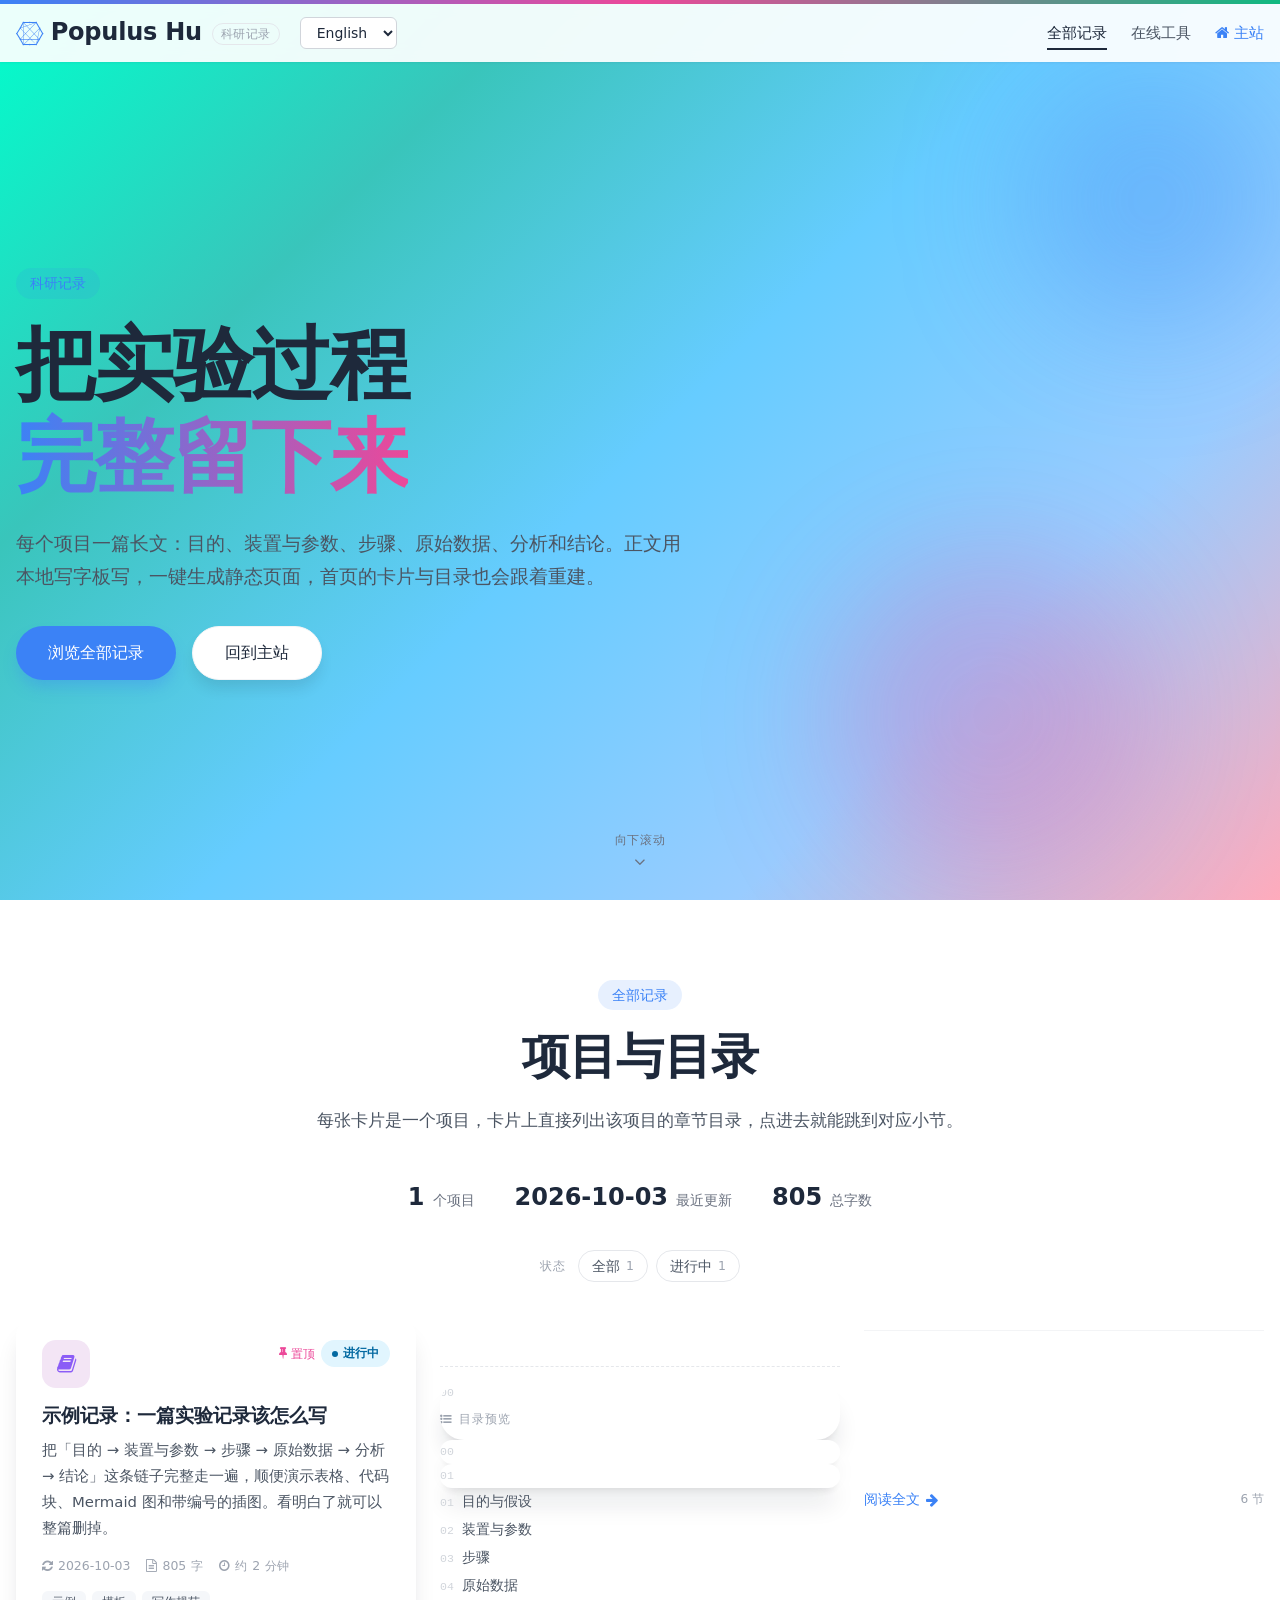
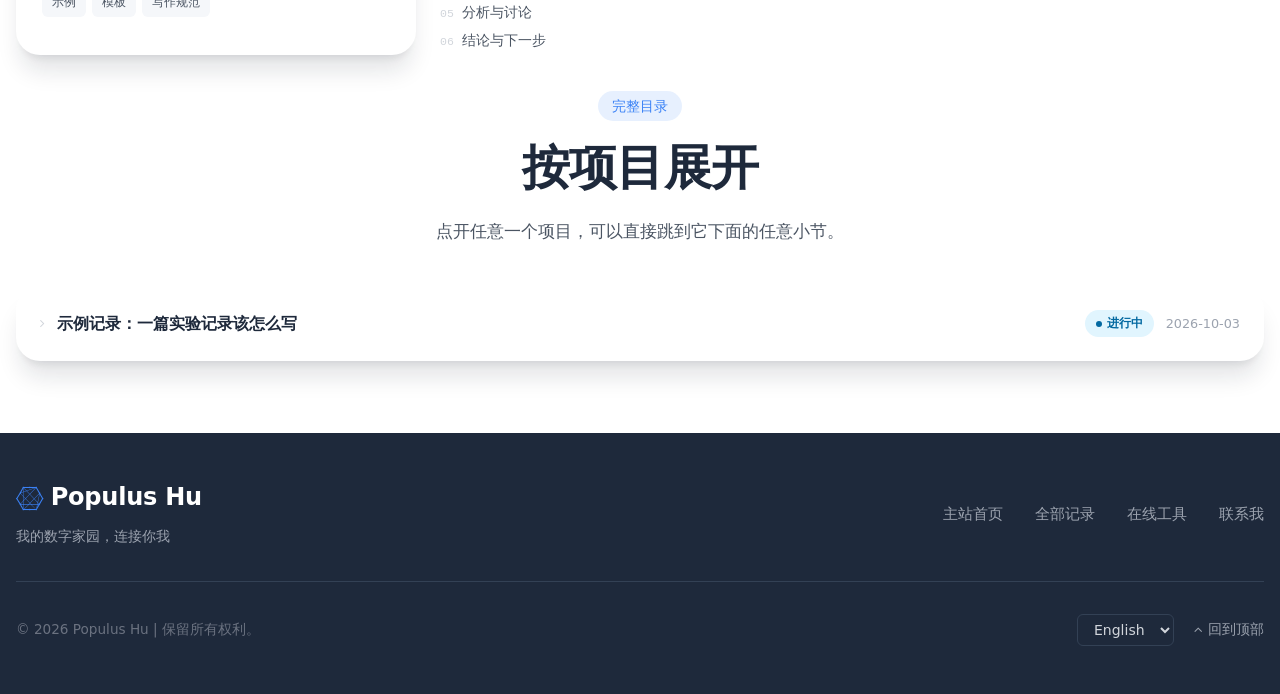
==== index.html @ add66400 "新增科研记录站：首页卡片与目录预览 + 本地写字板生成器 站点（research.who-young.top） - assets/research.css / research.js / lang.j" ====
<!DOCTYPE html>
<html lang="zh-CN">
<head>
<meta charset="UTF-8">
<meta name="viewport" content="width=device-width, initial-scale=1.0">

<title data-i18n="page-title">科研记录 | Populus Hu</title>
<meta name="description" content="Populus Hu 的科研记录：每个实验项目一篇长文，含目的、装置、步骤、数据与结论。" data-i18n="meta-desc">

<link rel="icon" href="/assets/icon.ico" sizes="32x32">
<link rel="stylesheet" href="/assets/font-awesome.min.css">
<link rel="stylesheet" href="/assets/research.css">
<script defer src="/assets/lang.js"></script>
<script defer src="/assets/research.js"></script>
</head>
<body>
<header class="navbar" id="navbar">
  <div class="nav-decoration"></div>
  <div class="nav-inner">

    <div class="nav-left">
      <a class="brand" href="/">
        <i class="fa fa-connectdevelop"></i>Populus Hu<small data-i18n="brand-tag">科研记录</small>
      </a>
      <div class="lang-desktop">
        <select class="language-selector" aria-label="语言 / Language">
          <option value="cn" selected>中文</option>
          <option value="en">English</option>
          <option value="jp">日本語</option>
        </select>
      </div>
    </div>

    <button class="menu-toggle" id="menu-toggle" aria-label="菜单" aria-expanded="false" aria-controls="nav-links">
      <i class="fa fa-bars"></i>
    </button>

    <nav class="nav-links" id="nav-links">
      <a href="/" class="is-active" data-i18n="nav-records">全部记录</a>
      <a href="https://tools.who-young.top" data-i18n="nav-tools">在线工具</a>
      <a href="https://who-young.top" class="back"><i class="fa fa-home"></i><span data-i18n="nav-main">主站</span></a>
      <div class="lang-mobile">
        <select class="language-selector" aria-label="语言 / Language">
          <option value="cn" selected>中文</option>
          <option value="en">English</option>
          <option value="jp">日本語</option>
        </select>
      </div>
    </nav>

  </div>
</header>
<main>

  <section class="hero">
    <div class="hero-glow" aria-hidden="true"></div>
    <div class="wrap">
      <span class="badge" data-i18n="hero-badge">科研记录</span>
      <h1 data-i18n="hero-title">把实验过程<br><span class='grad'>完整留下来</span></h1>
      <p data-i18n="hero-desc">
        每个项目一篇长文：目的、装置与参数、步骤、原始数据、分析和结论。正文用本地写字板写，一键生成静态页面，首页的卡片与目录也会跟着重建。
      </p>
      <div class="hero-actions">
        <a class="btn-hero btn-hero-primary" href="#records" data-i18n="hero-btn-records">浏览全部记录</a>
        <a class="btn-hero btn-hero-ghost" href="https://who-young.top" data-i18n="hero-btn-main">回到主站</a>
      </div>
    </div>
    <a class="hero-scroll" href="#records"><span data-i18n="hero-scroll">向下滚动</span><i class="fa fa-angle-down"></i></a>
  </section>

  <section class="section wrap" id="records">

    <div class="section-head">
      <span class="badge" data-i18n="sec-badge">全部记录</span>
      <h2 data-i18n="sec-title">项目与目录</h2>
      <p data-i18n="sec-desc">每张卡片是一个项目，卡片上直接列出该项目的章节目录，点进去就能跳到对应小节。</p>
    </div>

    <div class="stat-strip">
        <span class="item"><span class="v">1</span><span class="k" data-i18n="stat-projects">个项目</span></span>
        <span class="item"><span class="v">2026-10-03</span><span class="k" data-i18n="stat-updated">最近更新</span></span>
        <span class="item"><span class="v">805</span><span class="k" data-i18n="stat-chars">总字数</span></span>
      </div>
      <div class="filter-bar" id="filter-bar">
        <span class="lbl" data-i18n="filter-label">状态</span>
        <button class="chip" type="button" data-status="all"><span data-i18n="filter-all">全部</span> <span class="n">1</span></button>
        <button class="chip" type="button" data-status="active"><span data-i18n="filter-active">进行中</span> <span class="n">1</span></button>
      </div>

    <div class="grid cols-3" id="record-grid">

      <a class="card card-hover rec-card" href="/example-record/" data-status="active">
        <div class="rec-top">
          <div class="rec-icon bg-lav"><i class="fa fa-book"></i></div>
          <div class="rec-flags">
            <span class="rec-pin"><i class="fa fa-thumb-tack"></i><span data-i18n="card-pinned">置顶</span></span>
            <span class="status status-active" data-i18n="status-active">进行中</span>
          </div>
        </div>
        <h3>示例记录：一篇实验记录该怎么写</h3>
        <p class="rec-summary">把「目的 → 装置与参数 → 步骤 → 原始数据 → 分析 → 结论」这条链子完整走一遍，顺便演示表格、代码块、Mermaid 图和带编号的插图。看明白了就可以整篇删掉。</p>
        <div class="rec-meta">
          <span><i class="fa fa-refresh"></i> 2026-10-03</span>
          <span><i class="fa fa-file-text-o"></i> 805 <span data-i18n="unit-chars">字</span></span>
          <span><i class="fa fa-clock-o"></i> <span data-i18n="unit-about">约</span> 2 <span data-i18n="unit-minutes">分钟</span></span>
        </div><div class="rec-tags">
          <span class="tag">示例</span>
          <span class="tag">模板</span>
          <span class="tag">写作规范</span>
        </div>
        <div class="rec-toc">
          <div class="toc-title"><i class="fa fa-list-ul"></i> <span data-i18n="card-toc">目录预览</span></div>
          <ol>
            <li><a href="/example-record/#目的与假设">目的与假设</a></li>
            <li><a href="/example-record/#装置与参数">装置与参数</a></li>
            <li><a href="/example-record/#步骤">步骤</a></li>
            <li><a href="/example-record/#原始数据">原始数据</a></li>
            <li><a href="/example-record/#分析与讨论">分析与讨论</a></li>
            <li><a href="/example-record/#结论与下一步">结论与下一步</a></li>
          </ol>
        </div>
        <div class="rec-foot">
          <span class="go"><span data-i18n="card-read">阅读全文</span> <i class="fa fa-arrow-right"></i></span>
          <span class="words">6 <span data-i18n="unit-sections">节</span></span>
        </div>
      </a>

    </div>
    <div class="notice notice-info mt-md hidden" id="filter-empty"><i class="fa fa-filter"></i><div data-i18n="filter-empty">没有符合这个状态的项目。</div></div>

    <div class="section-head mt-lg">
        <span class="badge" data-i18n="cat-badge">完整目录</span>
        <h2 data-i18n="cat-title">按项目展开</h2>
        <p data-i18n="cat-desc">点开任意一个项目，可以直接跳到它下面的任意小节。</p>
      </div>

      <div class="catalog">
        <details class="cat-proj">
          <summary>
            <span class="caret"><i class="fa fa-angle-right"></i></span>
            <span class="t">示例记录：一篇实验记录该怎么写</span>
            <span class="side">
              <span class="status status-active" data-i18n="status-active">进行中</span>
              <span class="cat-date">2026-10-03</span>
            </span>
          </summary><div class="cat-body"><ol>
              <li><a href="/example-record/#目的与假设"><i class="fa fa-angle-right"></i> 目的与假设</a></li>
              <li><a href="/example-record/#装置与参数"><i class="fa fa-angle-right"></i> 装置与参数</a></li>
              <li><a href="/example-record/#步骤"><i class="fa fa-angle-right"></i> 步骤</a></li>
              <li><a href="/example-record/#原始数据"><i class="fa fa-angle-right"></i> 原始数据</a></li>
              <li><a href="/example-record/#分析与讨论"><i class="fa fa-angle-right"></i> 分析与讨论</a></li>
              <li><a href="/example-record/#结论与下一步"><i class="fa fa-angle-right"></i> 结论与下一步</a></li>
            </ol></div>
          <div class="cat-actions">
            <a class="btn btn-sm" href="/example-record/"><span data-i18n="cat-open">打开项目页</span> <i class="fa fa-arrow-right"></i></a>
          </div>
        </details>
      </div>

  </section>

</main>
<footer class="site-footer">
  <div class="wrap">
    <div class="foot-top">
      <div>
        <a class="brand" href="https://who-young.top"><i class="fa fa-connectdevelop"></i>Populus Hu</a>
        <p class="foot-desc" data-i18n="footer-desc">我的数字家园，连接你我</p>
      </div>
      <nav class="foot-nav">
        <a href="https://who-young.top" data-i18n="footer-home">主站首页</a>
        <a href="/" data-i18n="footer-records">全部记录</a>
        <a href="https://tools.who-young.top" data-i18n="footer-tools">在线工具</a>
        <a href="https://who-young.top/#contact" data-i18n="footer-contact">联系我</a>
      </nav>
    </div>
    <div class="foot-bottom">
      <p data-i18n="footer-copyright">© 2026 Populus Hu | 保留所有权利。</p>
      <div class="foot-bottom-right">
        <select class="language-selector language-selector-dark" aria-label="语言 / Language">
          <option value="cn" selected>中文</option>
          <option value="en">English</option>
          <option value="jp">日本語</option>
        </select>
        <a class="to-top" href="#top" id="to-top"><i class="fa fa-angle-up"></i> <span data-i18n="to-top">回到顶部</span></a>
      </div>
    </div>
  </div>
</footer>

</body>
</html>
---- assets/research.css ----
/* ============================================================================
   research.who-young.top —— 科研记录站 共享样式
   ----------------------------------------------------------------------------
   设计令牌与页面骨架刻意对齐前两个站：
     · 背景渐变来自主站 src/css.css 的 .index-bg-pattern
     · 颜色来自主站 tailwind.config.js 的 theme.extend.colors
     · 容器宽度、页眉页脚结构、hero 规格与工具站 assets/tools.css 一致
   本文件只保留「科研记录」需要的东西：首页卡片 + 目录预览 + 长文排版。
   工具站里那些编辑器 / 控制台样式没有搬过来。

   约定：HTML 里**不写行内 style**，一切状态都靠加类名切换。
   ========================================================================== */

*, *::before, *::after { box-sizing: border-box; }

:root {
  --primary:   #3B82F6;
  --secondary: #10B981;
  --accent:    #EC4899;
  --dark:      #1E293B;

  --gray-700: #374151;
  --gray-600: #4B5563;
  --gray-500: #6B7280;
  --gray-400: #9CA3AF;
  --gray-300: #D1D5DB;
  --gray-200: #E5E7EB;
  --gray-100: #F3F4F6;

  --soft-blue:     #E1F5FE;
  --soft-green:    #E8F5E9;
  --soft-pink:     #FFEBEE;
  --soft-lavender: #F3E5F5;
  --soft-amber:    #FEF3C7;
  --soft-gray:     #F5F7FA;

  --lav:   #8B5CF6;
  --amber: #B45309;

  --radius-sm: 10px;
  --radius:    16px;
  --radius-lg: 24px;

  --shadow-sm: 0 1px 2px rgba(15, 23, 42, .06);
  --shadow:    0 10px 15px -3px rgba(15, 23, 42, .10), 0 4px 6px -4px rgba(15, 23, 42, .10);
  --shadow-lg: 0 20px 25px -5px rgba(15, 23, 42, .12), 0 8px 10px -6px rgba(15, 23, 42, .10);

  /* 与主站 tailwind container 在 xl 断点下的宽度一致 */
  --container: 1280px;
  --gutter: 16px;
  /* 页眉是 fixed 的，锚点跳转要留出它的高度，否则标题会被压在导航栏底下 */
  --nav-h: 76px;

  --font-sans: system-ui, -apple-system, "Segoe UI", Roboto, "Helvetica Neue", Arial,
               "PingFang SC", "Hiragino Sans GB", "Microsoft YaHei", sans-serif;
  --mono: ui-monospace, SFMono-Regular, "SF Mono", Menlo, Consolas,
          "Liberation Mono", "Courier New", monospace;
}

html { -webkit-text-size-adjust: 100%; scroll-behavior: smooth; }

/* 锚点跳转的落点补偿：见 --nav-h */
:target { scroll-margin-top: calc(var(--nav-h) + 16px); }
h1, h2, h3, h4, h5, h6 { scroll-margin-top: calc(var(--nav-h) + 16px); }

/* ── 背景渐变 ─────────────────────────────────────────────────────────────
   刻意【不用】background-attachment: fixed —— 那会让浏览器每次滚动都重绘
   整屏渐变，是典型的滚动卡顿来源。改成固定在视口上的伪元素，
   浏览器会把它放进独立合成层，滚动时零重绘。
   ──────────────────────────────────────────────────────────────────────── */
body::before {
  content: '';
  position: fixed;
  inset: 0;
  z-index: -1;
  background: linear-gradient(135deg,
      #00FFCC 0%, #39C5BB 25%, #66CCFF 50%, #99CCFF 75%, #FFABBC 100%);
}

body {
  margin: 0;
  min-height: 100vh;
  /* 垂直三段式布局，保证内容不足一屏时页脚也被压在底部 */
  display: flex;
  flex-direction: column;
  color: var(--dark);
  font-family: var(--font-sans);
  font-size: 16px;
  line-height: 1.75;
  overflow-x: hidden;
}

main { flex: 1 0 auto; }

a { color: inherit; text-decoration: none; }
img { max-width: 100%; display: block; }
button, input, select, textarea { font: inherit; color: inherit; }
h1, h2, h3, h4, h5, h6 { margin: 0; line-height: 1.3; font-weight: 700; text-wrap: balance; }
p { margin: 0; }
ul, ol { margin: 0; }

/* ── 容器 ───────────────────────────────────────────────────────────────── */
.wrap,
.nav-inner {
  width: 100%;
  max-width: var(--container);
  margin: 0 auto;
  padding-left: var(--gutter);
  padding-right: var(--gutter);
}
.wrap-narrow { max-width: 960px; }
.wrap-doc    { max-width: 1160px; }

/* ── 页眉 ───────────────────────────────────────────────────────────────── */
.navbar {
  position: fixed; top: 0; left: 0; right: 0; z-index: 50;
  background: rgba(255, 255, 255, .92);
  backdrop-filter: blur(8px);
  -webkit-backdrop-filter: blur(8px);
  box-shadow: 0 1px 2px rgba(15, 23, 42, .06);
  transition: background .25s, box-shadow .25s;
}
.navbar.is-scrolled { background: #fff; box-shadow: 0 4px 6px -1px rgba(15, 23, 42, .1); }

.nav-decoration {
  height: 4px; width: 100%;
  background: linear-gradient(90deg, #3B82F6 0%, #EC4899 50%, #10B981 100%);
}

.nav-inner {
  display: flex; align-items: center; justify-content: space-between;
  padding-top: 12px; padding-bottom: 12px;
}
.nav-left { display: flex; align-items: center; gap: 20px; min-width: 0; }

/* 与主站 text-2xl font-bold 对齐 */
.brand {
  display: inline-flex; align-items: center; gap: 8px;
  font-size: 1.5rem; font-weight: 700; line-height: 1.4;
  letter-spacing: -.01em;
}
.brand i { color: var(--primary); font-size: 1.5rem; transition: transform .3s; }
.brand:hover i { transform: rotate(12deg); }
.brand small {
  font-size: .72rem; font-weight: 500; color: var(--gray-400);
  letter-spacing: .04em; margin-left: 2px;
  padding: 2px 8px; border: 1px solid var(--gray-200); border-radius: 999px;
  transform: translateY(1px);
}

.nav-links { display: flex; align-items: center; gap: 24px; }
.nav-links a {
  position: relative; color: var(--gray-600); font-size: .95rem;
  transition: color .2s;
}
.nav-links a:hover, .nav-links a.is-active { color: var(--dark); }
.nav-links a::after {
  content: ''; position: absolute; left: 0; bottom: -4px; height: 2px; width: 0;
  background: currentColor; transition: width .3s ease;
}
.nav-links a:hover::after, .nav-links a.is-active::after { width: 100%; }
.nav-links a.back { color: var(--primary); display: inline-flex; align-items: center; gap: 5px; }

.menu-toggle {
  display: none; background: none; border: 0; cursor: pointer;
  font-size: 1.25rem; padding: 4px 6px; line-height: 1;
}

@media (max-width: 900px) {
  .menu-toggle { display: block; }
  .brand { font-size: 1.25rem; }
  .brand i { font-size: 1.25rem; }
  .brand small { display: none; }
  .nav-links {
    position: absolute; left: 0; right: 0; top: 100%;
    flex-direction: column; align-items: stretch; gap: 0;
    background: #fff; box-shadow: var(--shadow-lg);
    padding: 4px var(--gutter) 12px;
    opacity: 0; transform: translateY(-8px); pointer-events: none;
    transition: opacity .22s ease, transform .22s ease;
    /* 项目多起来之后菜单会超过一屏，允许内部滚动 */
    max-height: calc(100vh - var(--nav-h)); overflow: auto;
  }
  .nav-links.is-open { opacity: 1; transform: translateY(0); pointer-events: auto; }
  .nav-links a { padding: 13px 0; border-bottom: 1px solid var(--gray-100); font-size: 1rem; }
  .nav-links a:last-child { border-bottom: 0; }
  .nav-links a::after { display: none; }
}

/* ── 语言选择器（规格对齐主站） ─────────────────────────────────────────── */
.language-selector {
  background: #fff; border: 1px solid var(--gray-300); color: var(--dark);
  border-radius: 6px; padding: 6px 12px; font-size: .875rem; line-height: 1.5;
  cursor: pointer; transition: box-shadow .2s, border-color .2s;
}
.language-selector:focus {
  outline: none; border-color: var(--primary);
  box-shadow: 0 0 0 2px rgba(59, 130, 246, .3);
}
.language-selector-dark { background: #1E293B; border-color: #334155; color: var(--gray-300); }

.lang-desktop { display: none; }
.lang-mobile { display: block; width: 100%; padding-top: 12px; }
.lang-mobile .language-selector { width: 100%; }
@media (min-width: 901px) {
  .lang-desktop { display: block; }
  .lang-mobile { display: none; }
}

/* ── 按钮 ───────────────────────────────────────────────────────────────── */
.btn {
  display: inline-flex; align-items: center; gap: 6px;
  padding: 7px 14px; border-radius: 999px; cursor: pointer;
  background: #fff; border: 1px solid var(--gray-200); color: var(--dark);
  font-size: .875rem; line-height: 1.4; white-space: nowrap;
  transition: transform .18s ease, box-shadow .18s ease, border-color .18s ease;
}
.btn:hover { border-color: var(--gray-300); box-shadow: var(--shadow-sm); transform: translateY(-1px); }
.btn:active { transform: translateY(0); }
.btn:disabled { opacity: .45; cursor: not-allowed; transform: none; box-shadow: none; }
.btn-sm { padding: 6px 12px; font-size: .82rem; }

/* 筛选条 / 文件列表里用的小胶囊按钮 */
.chip {
  display: inline-flex; align-items: center; gap: 6px;
  padding: 5px 13px; border-radius: 999px; cursor: pointer;
  background: #fff; border: 1px solid var(--gray-200); color: var(--gray-600);
  font-size: .85rem; line-height: 1.5;
  transition: border-color .18s, color .18s, background .18s;
}
.chip:hover { border-color: var(--gray-300); color: var(--dark); }
.chip .n { color: var(--gray-400); font-size: .78rem; font-variant-numeric: tabular-nums; }
.chip.is-on {
  background: var(--primary); border-color: var(--primary); color: #fff;
}
.chip.is-on .n { color: rgba(255, 255, 255, .75); }

/* ── 卡片 ───────────────────────────────────────────────────────────────────
   悬停只过渡 transform。box-shadow 的过渡会每帧触发大面积重绘，
   是「悬停发粘」的主因 —— 让阴影直接切换、只让位移做动画，观感立刻跟手。
   ──────────────────────────────────────────────────────────────────────── */
.card {
  background: #fff; border-radius: var(--radius-lg);
  box-shadow: var(--shadow-lg); overflow: hidden;
  transition: transform .2s cubic-bezier(.2, .8, .2, 1);
}
.card-hover:hover { transform: translateY(-6px); }
.card-hover:active { transform: translateY(-3px); }

/* ── 通用徽标 ───────────────────────────────────────────────────────────── */
.badge {
  display: inline-flex; align-items: center; gap: 6px;
  padding: 5px 14px; border-radius: 999px;
  background: rgba(59, 130, 246, .12); color: var(--primary);
  font-size: .85rem; font-weight: 500; line-height: 1.5;
}

/* 项目状态：与写字板里的下拉一一对应 */
.status {
  display: inline-flex; align-items: center; gap: 5px;
  padding: 3px 11px; border-radius: 999px;
  font-size: .76rem; font-weight: 600; line-height: 1.7;
  white-space: nowrap;
}
.status::before {
  content: ''; width: 6px; height: 6px; border-radius: 50%;
  background: currentColor; flex: 0 0 auto;
}
.status-active   { background: var(--soft-blue);     color: #0369A1; }
.status-done     { background: var(--soft-green);    color: #047857; }
.status-paused   { background: var(--soft-amber);    color: var(--amber); }
.status-planned  { background: var(--soft-lavender); color: #6D28D9; }
.status-archived { background: var(--gray-100);      color: var(--gray-500); }

/* 标签 */
.tag {
  display: inline-flex; align-items: center;
  padding: 2px 10px; border-radius: 6px;
  background: var(--soft-gray); color: var(--gray-600);
  font-size: .76rem; line-height: 1.8;
  font-family: var(--mono);
}

/* ── 首页 hero（规格对齐主站 index 与工具站） ───────────────────────────── */
/* hero 占满一屏并垂直居中：否则下一个分节的标题会从首屏底部露出一截，
   看着像页面没排好。只用纵向 padding —— 用 padding 简写会把 .wrap 的
   左右内边距清零，窄屏下正文就贴到屏幕边缘了。 */
.hero {
  position: relative; overflow: hidden;
  min-height: 100vh;
  display: flex; align-items: center;
  padding-top: 96px; padding-bottom: 48px;
}
/* 移动端浏览器地址栏会收放，100vh 会偏大；dvh 更贴合实际可视高度 */
@supports (min-height: 100dvh) {
  .hero { min-height: 100dvh; }
}
.hero-glow { position: absolute; top: 0; right: 0; width: 55%; height: 100%; pointer-events: none; }
.hero-glow::before, .hero-glow::after {
  content: ''; position: absolute; border-radius: 50%; filter: blur(64px);
}
.hero-glow::before { top: 72px; right: 0; width: 16rem; height: 16rem; background: rgba(59, 130, 246, .30); }
.hero-glow::after  { bottom: 24px; right: 8rem; width: 20rem; height: 20rem; background: rgba(236, 72, 153, .26); }

.hero > .wrap { position: relative; }
.hero .badge { margin-bottom: 20px; }
.hero h1 {
  font-size: clamp(2.5rem, 8vw, 5rem);
  line-height: 1.15; letter-spacing: -.02em;
  margin-bottom: 24px;
}
.hero .grad {
  background: linear-gradient(90deg, var(--primary), var(--accent));
  -webkit-background-clip: text; background-clip: text;
  -webkit-text-fill-color: transparent; color: transparent;
}
.hero p {
  /* 中文单行 35~40 字最舒服；46rem 太长会导致换行点难看 */
  max-width: 42rem;
  color: var(--gray-600);
  font-size: clamp(1rem, 2vw, 1.2rem); line-height: 1.75;
  margin-bottom: 32px;
}
.hero-actions { display: flex; flex-wrap: wrap; gap: 16px; }

/* 主站 CTA 按钮规格：px-8 py-3 rounded-full shadow-lg hover:-translate-y-1 */
.btn-hero {
  display: inline-flex; align-items: center; gap: 8px;
  padding: 12px 32px; border-radius: 999px;
  font-size: 1rem; font-weight: 500;
  transition: transform .2s ease, box-shadow .2s ease;
}
.btn-hero:hover { transform: translateY(-4px); }
.btn-hero-primary { background: var(--primary); color: #fff; box-shadow: 0 10px 15px -3px rgba(59, 130, 246, .35); }
.btn-hero-primary:hover { box-shadow: 0 20px 25px -5px rgba(59, 130, 246, .45); }
.btn-hero-ghost {
  background: #fff; color: var(--dark); border: 1px solid var(--gray-100);
  box-shadow: 0 10px 15px -3px rgba(15, 23, 42, .12);
}
.btn-hero-ghost:hover { box-shadow: 0 20px 25px -5px rgba(15, 23, 42, .18); }

/* 首屏底部的下滑提示 */
.hero-scroll {
  position: absolute; left: 50%; bottom: 28px; transform: translateX(-50%);
  display: inline-flex; flex-direction: column; align-items: center; gap: 4px;
  color: var(--gray-500); font-size: .78rem; letter-spacing: .06em;
}
.hero-scroll i { font-size: 1.1rem; animation: hero-bob 2s ease-in-out infinite; }
@keyframes hero-bob {
  0%, 100% { transform: translateY(0); }
  50%      { transform: translateY(6px); }
}
@media (prefers-reduced-motion: reduce) {
  .hero-scroll i { animation: none; }
  html { scroll-behavior: auto; }
}

/* ── Section：对齐主站的 badge + h2 + 描述 三段式 ───────────────────────── */
.section { padding-top: 80px; padding-bottom: 16px; }
.section-head { text-align: center; max-width: 44rem; margin: 0 auto 40px; }
.section-head .badge { margin-bottom: 16px; }
.section-head h2 {
  font-size: clamp(1.8rem, 5vw, 3rem);
  line-height: 1.25; letter-spacing: -.015em;
  margin-bottom: 20px;
}
.section-head p { color: var(--gray-600); font-size: 1.05rem; line-height: 1.75; }

.grid { display: grid; gap: 24px; }
@media (min-width: 760px)  { .grid.cols-2 { grid-template-columns: repeat(2, 1fr); } }
@media (min-width: 1000px) { .grid.cols-3 { grid-template-columns: repeat(3, 1fr); } }
@media (min-width: 700px) and (max-width: 999px) { .grid.cols-3 { grid-template-columns: repeat(2, 1fr); } }

/* ── 站点统计条 ─────────────────────────────────────────────────────────── */
.stat-strip {
  display: flex; flex-wrap: wrap; gap: 14px 40px;
  justify-content: center; align-items: baseline;
  margin-bottom: 32px;
}
.stat-strip .item { display: inline-flex; align-items: baseline; gap: 8px; }
.stat-strip .v {
  font-size: 1.5rem; font-weight: 700; color: var(--dark);
  font-variant-numeric: tabular-nums;
}
.stat-strip .k { color: var(--gray-500); font-size: .85rem; }

/* ── 筛选条 ─────────────────────────────────────────────────────────────── */
.filter-bar {
  display: flex; flex-wrap: wrap; gap: 8px; align-items: center;
  justify-content: center; margin-bottom: 32px;
}
.filter-bar .lbl {
  color: var(--gray-400); font-size: .78rem; letter-spacing: .08em;
  margin-right: 4px;
}

/* ── 项目卡片 ───────────────────────────────────────────────────────────────
   一张卡片 = 一个项目页面，上面直接带「目录预览」：
   把该项目正文里的二级标题列出来，点一下直达对应小节。
   ──────────────────────────────────────────────────────────────────────── */
.rec-card {
  display: flex; flex-direction: column;
  padding: 26px 26px 22px; height: 100%;
}
.rec-card.is-hidden { display: none; }

.rec-top { display: flex; align-items: flex-start; justify-content: space-between; gap: 12px; }
.rec-icon {
  width: 48px; height: 48px; border-radius: 14px; flex: 0 0 auto;
  display: flex; align-items: center; justify-content: center;
  font-size: 1.3rem;
}
.rec-flags { display: flex; flex-wrap: wrap; gap: 6px; justify-content: flex-end; align-items: center; }
.rec-pin { color: var(--accent); font-size: .78rem; display: inline-flex; align-items: center; gap: 4px; }

/* 用负外边距抵掉 padding，让封面图通栏 */
.rec-cover { margin: 16px -26px 0; }
.rec-cover img { width: 100%; height: 168px; object-fit: cover; }

.rec-card h3 { font-size: 1.2rem; margin: 16px 0 8px; }
.rec-card h3 a { transition: color .18s; }
.rec-card h3 a:hover { color: var(--primary); }

.rec-summary {
  color: var(--gray-600); font-size: .93rem; line-height: 1.75;
  margin-bottom: 14px;
}
.rec-meta {
  display: flex; flex-wrap: wrap; gap: 6px 16px;
  color: var(--gray-400); font-size: .78rem;
  font-variant-numeric: tabular-nums;
  margin-bottom: 14px;
}
.rec-meta span { display: inline-flex; align-items: center; gap: 5px; }
.rec-tags { display: flex; flex-wrap: wrap; gap: 6px; margin-bottom: 16px; }

/* 目录预览 */
.rec-toc {
  border-top: 1px dashed var(--gray-200);
  padding-top: 14px; margin-top: auto;
}
.rec-toc .toc-title {
  display: flex; align-items: center; gap: 6px;
  color: var(--gray-400); font-size: .72rem; letter-spacing: .08em;
  margin-bottom: 8px;
}
.rec-toc ol { list-style: none; padding: 0; margin: 0; counter-reset: rec-toc; }
.rec-toc li { counter-increment: rec-toc; }
.rec-toc a {
  display: flex; align-items: baseline; gap: 8px;
  padding: 3px 0; color: var(--gray-600); font-size: .85rem;
  line-height: 1.6; transition: color .16s;
}
.rec-toc a::before {
  content: counter(rec-toc, decimal-leading-zero);
  flex: 0 0 auto;
  font-family: var(--mono); font-size: .72rem; color: var(--gray-300);
  font-variant-numeric: tabular-nums;
}
.rec-toc a:hover { color: var(--primary); }
.rec-toc a:hover::before { color: var(--primary); }
.rec-toc .more { color: var(--gray-400); font-size: .78rem; padding-top: 4px; }
.rec-toc .none { color: var(--gray-400); font-size: .82rem; }

.rec-foot {
  display: flex; align-items: center; justify-content: space-between; gap: 12px;
  border-top: 1px solid var(--gray-100);
  margin-top: 16px; padding-top: 14px;
}
.rec-foot .go {
  color: var(--primary); font-weight: 500; font-size: .9rem;
  display: inline-flex; align-items: center; gap: 6px;
  transition: transform .2s ease;
}
.rec-card:hover .rec-foot .go { transform: translateX(6px); }
.rec-foot .words { color: var(--gray-400); font-size: .76rem; font-variant-numeric: tabular-nums; }

.bg-blue  { background: var(--soft-blue);     color: var(--primary); }
.bg-pink  { background: var(--soft-pink);     color: var(--accent); }
.bg-green { background: var(--soft-green);    color: var(--secondary); }
.bg-lav   { background: var(--soft-lavender); color: var(--lav); }
.bg-amber { background: var(--soft-amber);    color: var(--amber); }
.bg-gray  { background: var(--gray-100);      color: var(--gray-500); }

/* 空状态 */
.empty {
  text-align: center; padding: 64px 24px; color: var(--gray-500);
}
.empty i { font-size: 2.4rem; color: var(--gray-300); margin-bottom: 16px; display: block; }
.empty h3 { font-size: 1.15rem; margin-bottom: 8px; color: var(--dark); }
.empty p { font-size: .92rem; }
.empty code {
  font-family: var(--mono); font-size: .85em;
  background: rgba(0, 0, 0, .06); padding: 1px 6px; border-radius: 5px;
}

/* ── 完整目录（首页底部的「全部记录」树） ───────────────────────────────── */
.catalog {
  background: #fff; border-radius: var(--radius-lg); box-shadow: var(--shadow-lg);
  padding: 8px 0; margin-top: 40px;
}
.cat-proj { border-bottom: 1px solid var(--gray-100); }
.cat-proj:last-child { border-bottom: 0; }
.cat-proj > summary {
  display: flex; align-items: center; gap: 12px; flex-wrap: wrap;
  padding: 15px 24px; cursor: pointer; list-style: none; user-select: none;
  transition: background .15s;
}
.cat-proj > summary::-webkit-details-marker { display: none; }
.cat-proj > summary:hover { background: var(--soft-gray); }
.cat-proj > summary .caret { color: var(--gray-300); font-size: .8rem; transition: transform .2s; }
.cat-proj[open] > summary .caret { transform: rotate(90deg); }
.cat-proj > summary .t { font-weight: 600; }
.cat-proj > summary .side { margin-left: auto; display: flex; align-items: center; gap: 12px; }
.cat-proj .cat-date { color: var(--gray-400); font-size: .8rem; font-variant-numeric: tabular-nums; }
.cat-body { padding: 2px 24px 18px 48px; }
.cat-body ol { list-style: none; padding: 0; margin: 0; }
.cat-body li { margin: 0; }
.cat-body a {
  display: inline-flex; align-items: baseline; gap: 10px;
  padding: 4px 0; color: var(--gray-600); font-size: .88rem;
  transition: color .15s;
}
.cat-body a:hover { color: var(--primary); }
.cat-body .sub { color: var(--gray-400); font-size: .78rem; padding-left: 22px; }
.cat-actions { padding: 0 24px 18px 48px; }

/* ── 提示 / 错误 ─────────────────────────────────────────────────────────── */
.notice {
  display: flex; align-items: flex-start; gap: 10px;
  padding: 12px 16px; border-radius: var(--radius-sm);
  font-size: .875rem; line-height: 1.7;
}
.notice i { margin-top: 4px; flex: 0 0 auto; }
.notice-info  { background: var(--soft-blue); color: #0369A1; }
.notice-warn  { background: var(--soft-amber); color: var(--amber); }
.notice-error { background: var(--soft-pink); color: #9F1239; }
.notice code {
  font-family: var(--mono); font-size: .85em;
  background: rgba(0, 0, 0, .06); padding: 1px 5px; border-radius: 4px;
}
.notice + .notice { margin-top: 10px; }

/* ══════════════════════════════════════════════════════════════════════════
   项目页面（长文）
   ════════════════════════════════════════════════════════════════════════ */

.doc {
  display: grid;
  grid-template-columns: 232px minmax(0, 1fr);
  gap: 56px;
  padding-top: 108px; padding-bottom: 56px;
  align-items: start;
}

/* ── 侧栏目录 ───────────────────────────────────────────────────────────── */
.doc-aside { position: sticky; top: calc(var(--nav-h) + 20px); }
.doc-toc {
  max-height: calc(100vh - var(--nav-h) - 48px); overflow: auto;
  background: #fff; border-radius: var(--radius); box-shadow: var(--shadow);
  padding: 16px 8px 16px 0;
  /* 目录项多时滚动条贴着圆角，稍微收一点宽度会更整齐 */
  scrollbar-width: thin;
}
.doc-toc .toc-title {
  padding: 0 18px 10px; margin-bottom: 8px;
  border-bottom: 1px solid var(--gray-100);
  color: var(--gray-400); font-size: .72rem; letter-spacing: .1em;
  display: flex; align-items: center; gap: 6px;
}
.doc-toc ul { list-style: none; padding: 0; margin: 0; }
.doc-toc li { margin: 0; }
.doc-toc a {
  display: block; padding: 5px 18px;
  color: var(--gray-600); font-size: .84rem; line-height: 1.6;
  border-left: 2px solid transparent;
  transition: color .15s, border-color .15s, background .15s;
}
.doc-toc a:hover { color: var(--dark); background: var(--soft-gray); }
/* 二级标题比三级更重一点，目录的层次才看得出来 */
.doc-toc .lvl-2 > a { font-weight: 500; }
.doc-toc a.is-active {
  color: var(--primary); border-left-color: var(--primary);
  background: rgba(59, 130, 246, .06); font-weight: 500;
}
.doc-toc .lvl-3 a { padding-left: 34px; font-size: .8rem; color: var(--gray-500); }
.doc-toc .lvl-3 a.is-active { color: var(--primary); }

/* 窄屏：目录收成一个可折叠条，放在正文上方 */
@media (max-width: 1000px) {
  .doc { grid-template-columns: minmax(0, 1fr); gap: 0; padding-top: 96px; }
  .doc-aside { position: static; margin-bottom: 24px; }
  .doc-toc { max-height: none; padding: 8px 0; }
  .doc-toc .toc-title { cursor: pointer; padding: 12px 18px; margin: 0; border-bottom: 0; }
  .doc-toc .toc-title .caret { transition: transform .2s; }
  .doc-toc.is-open .toc-title .caret { transform: rotate(90deg); }
  .doc-toc ul { display: none; padding-bottom: 8px; }
  .doc-toc.is-open ul { display: block; }
}

/* ── 文章主体卡片 ───────────────────────────────────────────────────────── */
.doc-main {
  background: #fff; border-radius: var(--radius-lg); box-shadow: var(--shadow-lg);
  padding: 44px 52px 48px;
  min-width: 0;   /* 网格子项默认 min-width:auto，长代码块会把布局撑破 */
}

.doc-back {
  display: inline-flex; align-items: center; gap: 6px;
  color: var(--gray-500); font-size: .85rem; margin-bottom: 20px;
  transition: color .18s;
}
.doc-back:hover { color: var(--primary); }

.doc-badges { display: flex; flex-wrap: wrap; align-items: center; gap: 8px; margin-bottom: 14px; }
.doc-head h1 { font-size: clamp(1.6rem, 4vw, 2.3rem); line-height: 1.25; margin-bottom: 14px; }
.doc-summary {
  color: var(--gray-600); font-size: 1.02rem; line-height: 1.8;
  padding-left: 16px; border-left: 3px solid var(--gray-200);
  margin-bottom: 20px;
}
.doc-meta {
  display: flex; flex-wrap: wrap; gap: 8px 22px;
  color: var(--gray-400); font-size: .82rem;
  font-variant-numeric: tabular-nums;
}
.doc-meta span { display: inline-flex; align-items: center; gap: 6px; }

/* 该记录有其它语言版本时的切换入口 */
.doc-langs { display: flex; flex-wrap: wrap; gap: 8px; align-items: center; margin-top: 18px; }
.doc-langs .lbl { color: var(--gray-400); font-size: .78rem; }
.doc-langs a {
  padding: 3px 12px; border-radius: 999px; font-size: .8rem;
  background: var(--soft-gray); color: var(--gray-600);
  transition: background .18s, color .18s;
}
.doc-langs a:hover { background: var(--soft-blue); color: var(--primary); }

.doc-divider { border: 0; border-top: 1px solid var(--gray-200); margin: 30px 0 34px; }

/* 标题右侧的锚点链接（悬停才出现） */
.h-anchor {
  margin-left: 8px; color: var(--gray-300); font-size: .7em;
  opacity: 0; transition: opacity .18s, color .18s;
}
h1:hover > .h-anchor, h2:hover > .h-anchor, h3:hover > .h-anchor,
h4:hover > .h-anchor, h5:hover > .h-anchor, h6:hover > .h-anchor { opacity: 1; }
.h-anchor:hover { color: var(--primary); }

/* ── 上下篇 ─────────────────────────────────────────────────────────────── */
.doc-nav {
  display: grid; grid-template-columns: repeat(2, minmax(0, 1fr)); gap: 16px;
  border-top: 1px solid var(--gray-200);
  margin-top: 44px; padding-top: 26px;
}
.doc-nav a {
  display: flex; flex-direction: column; gap: 4px;
  padding: 14px 18px; border-radius: var(--radius);
  background: var(--soft-gray); min-width: 0;
  transition: background .18s, transform .18s;
}
.doc-nav a:hover { background: var(--soft-blue); transform: translateY(-2px); }
.doc-nav .dir { color: var(--gray-400); font-size: .74rem; letter-spacing: .06em; }
.doc-nav .t {
  color: var(--dark); font-size: .92rem; font-weight: 500;
  /* 标题可能很长，压成一行避免把两侧高度顶不一致 */
  overflow: hidden; text-overflow: ellipsis; white-space: nowrap;
}
.doc-nav .prev { align-items: flex-start; }
.doc-nav .next { text-align: right; align-items: flex-end; }
.doc-nav .spacer { visibility: hidden; }
@media (max-width: 640px) {
  .doc-nav { grid-template-columns: minmax(0, 1fr); }
  .doc-nav .spacer { display: none; }
}

/* ══════════════════════════════════════════════════════════════════════════
   正文排版（渲染后的 Markdown）
   类名沿用工具站的 .md-body，两边保持同一套约定。
   ════════════════════════════════════════════════════════════════════════ */
.md-body {
  font-size: 1rem; line-height: 1.9; color: var(--gray-700);
  word-wrap: break-word; overflow-wrap: anywhere;
}
.md-body > *:first-child { margin-top: 0; }
.md-body > *:last-child { margin-bottom: 0; }
.md-body h1, .md-body h2, .md-body h3, .md-body h4, .md-body h5, .md-body h6 {
  color: var(--dark); margin: 2em 0 .8em; text-wrap: balance;
}
.md-body h1 { font-size: 1.7em; padding-bottom: .3em; border-bottom: 1px solid var(--gray-200); }
.md-body h2 {
  font-size: 1.4em; padding-bottom: .28em; border-bottom: 1px solid var(--gray-200);
  margin-top: 2.4em;
}
.md-body h3 { font-size: 1.17em; }
.md-body h4 { font-size: 1.02em; }
.md-body h5, .md-body h6 { font-size: .95em; color: var(--gray-600); }
.md-body p { margin: 0 0 1.15em; }
.md-body ul, .md-body ol { margin: 0 0 1.15em; padding-left: 1.6em; }
.md-body ul { list-style: disc; }
.md-body ol { list-style: decimal; }
.md-body li { margin: .4em 0; }
.md-body li > ul, .md-body li > ol { margin: .4em 0; }
.md-body a { color: var(--primary); text-decoration: underline; text-underline-offset: 3px; }
.md-body a:hover { text-decoration-thickness: 2px; }
.md-body strong { font-weight: 700; color: var(--dark); }
.md-body em { font-style: italic; }
.md-body del { color: var(--gray-400); }
.md-body blockquote {
  margin: 0 0 1.15em; padding: .8em 1.2em; color: var(--gray-600);
  border-left: 4px solid var(--primary); background: var(--soft-gray);
  border-radius: 0 var(--radius-sm) var(--radius-sm) 0;
}
.md-body blockquote p:last-child { margin-bottom: 0; }
.md-body code {
  font-family: var(--mono); font-size: .87em;
  background: var(--gray-100); padding: .15em .4em; border-radius: 5px;
  color: #9F1239;
}
.md-body hr { border: 0; border-top: 1px solid var(--gray-200); margin: 2.4em 0; }

/* 表格：允许横向滚动，不要把窄屏撑破 */
.md-body .table-scroll { margin: 0 0 1.15em; overflow-x: auto; }
.md-body table { border-collapse: collapse; font-size: .9em; width: 100%; min-width: 22rem; }
.md-body th, .md-body td { border: 1px solid var(--gray-200); padding: 8px 13px; }
.md-body th { background: var(--soft-gray); font-weight: 600; color: var(--dark); }
/* 不写 tbody —— 用 tr 更稳 */
.md-body tr:nth-child(even) td { background: #FAFBFC; }
.md-body .align-center { text-align: center; }
.md-body .align-right  { text-align: right; }

/* 任务列表 */
.md-body .task-list { list-style: none; padding-left: .2em; }
.md-body .task-list li { display: flex; align-items: flex-start; gap: .5em; }
.md-body input[type="checkbox"] { margin: .55em 0 0; accent-color: var(--primary); flex: 0 0 auto; }

/* ── 图片与图注 ─────────────────────────────────────────────────────────── */
/* 独立成段的图片会被渲染器包成 figure.fig，并自动编号 */
.md-body figure,
.md-body .fig {
  margin: 1.8em 0; text-align: center;
}
/* 放大用的链接：里面只有一张图，不能继承正文链接的下划线样式 */
.md-body .fig-zoom { display: block; text-decoration: none; }
.md-body figure img {
  margin: 0 auto; border-radius: var(--radius-sm);
  box-shadow: var(--shadow-sm); border: 1px solid var(--gray-200);
  background: #fff;
  cursor: zoom-in;
}
.md-body figcaption {
  margin-top: 10px; color: var(--gray-500); font-size: .85rem; line-height: 1.7;
  padding: 0 8px;
}
.md-body figcaption .fig-n {
  color: var(--primary); font-weight: 600; margin-right: 6px;
  font-variant-numeric: tabular-nums;
}
/* 非独立的行内图片（在段落中间） */
.md-body p > img { display: inline-block; vertical-align: middle; margin: 0 2px; border-radius: 5px; }

/* 图片放大（灯箱）：JS 只切换类名，样式全在这里 */
.lightbox {
  position: fixed; inset: 0; z-index: 200;
  display: none; align-items: center; justify-content: center;
  background: rgba(15, 23, 42, .88);
  padding: 32px;
}
.lightbox.is-open { display: flex; }
.lightbox img {
  max-width: 100%; max-height: calc(100vh - 110px);
  border-radius: var(--radius); box-shadow: 0 25px 50px -12px rgba(0, 0, 0, .6);
  background: #fff;
}
.lightbox .lb-box { display: flex; flex-direction: column; align-items: center; gap: 12px; max-width: 100%; }
.lightbox .lb-cap {
  color: var(--gray-300); font-size: .875rem; text-align: center;
  max-width: 60rem; line-height: 1.7;
}
.lightbox .lb-close {
  position: absolute; top: 20px; right: 24px;
  background: none; border: 0; cursor: pointer;
  color: #fff; font-size: 1.6rem; line-height: 1; padding: 8px; opacity: .8;
}
.lightbox .lb-close:hover { opacity: 1; }

/* ── 代码块 ─────────────────────────────────────────────────────────────── */
.md-body .code-block {
  margin: 0 0 1.3em;
  border: 1px solid var(--gray-200); border-radius: var(--radius-sm);
  overflow: hidden; background: #F6F8FA;
}
.md-body .code-bar {
  display: flex; align-items: center; gap: 10px;
  padding: 6px 10px 6px 14px;
  background: var(--soft-gray); border-bottom: 1px solid var(--gray-200);
}
.md-body .code-lang {
  font-family: var(--mono); font-size: .72rem; letter-spacing: .06em;
  color: var(--gray-400); text-transform: uppercase;
}
.md-body .code-bar .spacer { flex: 1 1 auto; }
.md-body .code-copy {
  background: #fff; border: 1px solid var(--gray-200); border-radius: 999px;
  padding: 3px 12px; cursor: pointer; color: var(--gray-600); font-size: .74rem;
  transition: border-color .18s, color .18s;
}
.md-body .code-copy:hover { border-color: var(--primary); color: var(--primary); }
.md-body .code-copy.is-ok { border-color: var(--secondary); color: #047857; }
.md-body .code-block pre {
  margin: 0; padding: 14px 16px; overflow: auto;
  background: transparent;
}
.md-body .code-block pre code {
  background: none; padding: 0; color: inherit;
  font-family: var(--mono); font-size: .85em; line-height: 1.7;
}
/* 没有语言的裸代码块 */
.md-body .code-block.is-plain { background: #F6F8FA; }

/* ── Mermaid 图 ─────────────────────────────────────────────────────────── */
.md-body .mermaid-wrap {
  margin: 1.8em 0; padding: 16px;
  background: #fff; border: 1px solid var(--gray-200); border-radius: var(--radius-sm);
  text-align: center; overflow-x: auto;
}
.md-body .mermaid { display: flex; justify-content: center; }
.md-body .mermaid svg { max-width: 100%; height: auto; }
.md-body .mermaid-wrap.is-error {
  background: var(--soft-pink); border-color: #FECDD3; color: #9F1239;
  text-align: left; font-size: .85rem;
}
.md-body .mermaid-wrap.is-error pre { margin: 8px 0 0; white-space: pre-wrap; word-break: break-word; }
.md-body .mermaid-wrap.is-loading { color: var(--gray-400); font-size: .85rem; }

/* ── 页脚（结构对齐主站：所有内容都在容器内） ───────────────────────────── */
.site-footer {
  background: var(--dark); color: #fff;
  padding: 48px 0; margin-top: 56px;
  flex: 0 0 auto;
}
.foot-top {
  display: flex; flex-wrap: wrap; gap: 24px 32px;
  justify-content: space-between; align-items: center;
}
.foot-top .brand { color: #fff; }
.foot-desc { color: var(--gray-400); font-size: .9rem; margin-top: 8px; }
.foot-nav { display: flex; flex-wrap: wrap; gap: 16px 32px; }
.foot-nav a { color: var(--gray-400); font-size: .95rem; transition: color .2s; }
.foot-nav a:hover { color: #fff; }

/* 分隔线在容器内部 —— 主站是 border-t + px-4，所以左右各缩进一个 gutter */
.foot-bottom {
  border-top: 1px solid #334155;
  margin-top: 32px; padding-top: 32px;
  display: flex; flex-wrap: wrap; gap: 12px 24px;
  justify-content: space-between; align-items: center;
}
.foot-bottom p { color: var(--gray-500); font-size: .85rem; }
.foot-bottom-right { display: flex; flex-wrap: wrap; align-items: center; gap: 12px 20px; }
.to-top {
  color: var(--gray-400); font-size: .85rem;
  display: inline-flex; align-items: center; gap: 5px;
  transition: color .2s;
}
.to-top:hover { color: #fff; }

/* ── 轻提示（toast）：JS 只切类名，不写行内样式 ─────────────────────────── */
.toast {
  position: fixed; left: 50%; bottom: 32px; z-index: 300;
  transform: translateX(-50%) translateY(12px);
  padding: 10px 20px; border-radius: 999px;
  font-size: .9rem; font-weight: 500; color: #fff;
  background: var(--primary);
  box-shadow: 0 10px 25px -5px rgba(15, 23, 42, .35);
  max-width: 90vw; text-align: center; pointer-events: none;
  opacity: 0; transition: opacity .25s, transform .25s;
}
.toast.is-open { opacity: 1; transform: translateX(-50%) translateY(0); }
.toast.is-ok    { background: var(--secondary); }
.toast.is-error { background: var(--accent); }

/* 剪贴板降级方案用的临时输入框：必须真的在 DOM 里可被 select()，
   所以不能 display:none，只能挪到屏幕外 */
.copy-sink {
  position: fixed; top: -9999px; left: -9999px;
  width: 1px; height: 1px; opacity: 0; pointer-events: none;
}

/* ── 少量间距工具类，避免在 HTML 里写行内 style ─────────────────────────── */
.mt-md { margin-top: 24px; }
.mt-lg { margin-top: 36px; }
.hidden { display: none !important; }

/* ── 响应式收尾 ─────────────────────────────────────────────────────────── */
@media (max-width: 900px) {
  .section { padding-top: 56px; }
  .doc-main { padding: 32px 24px 36px; }
  .doc-meta { gap: 6px 16px; }
  .rec-card { padding: 22px 20px 18px; }
  .rec-cover { margin: 14px -20px 0; }
  .cat-proj > summary { padding: 14px 18px; }
  .cat-body { padding: 2px 18px 16px 34px; }
  .cat-actions { padding: 0 18px 16px 34px; }
}
@media (max-width: 640px) {
  body { font-size: 15px; }
  .site-footer { padding: 40px 0; margin-top: 40px; }
  .foot-top { flex-direction: column; align-items: flex-start; }
  .foot-bottom { margin-top: 24px; padding-top: 24px; }
  .md-body .code-block pre { padding: 12px 12px; }
  .lightbox { padding: 16px; }
}

/* ── 打印：科研记录经常要打出来看 ───────────────────────────────────────── */
@media print {
  body::before { display: none; }
  body { background: #fff; }
  .navbar, .site-footer, .doc-aside, .doc-nav, .lightbox,
  .hero-scroll, .filter-bar, .md-body .code-copy { display: none !important; }
  .doc { display: block; padding-top: 0; }
  .doc-main { box-shadow: none; border-radius: 0; padding: 0; }
  .card, .catalog { box-shadow: none; }
  .md-body { font-size: 11pt; line-height: 1.6; }
  .md-body .code-block, .md-body figure, .md-body .mermaid-wrap { break-inside: avoid; }
  .md-body h2, .md-body h3 { break-after: avoid; }
  a { text-decoration: none; color: inherit; }
}
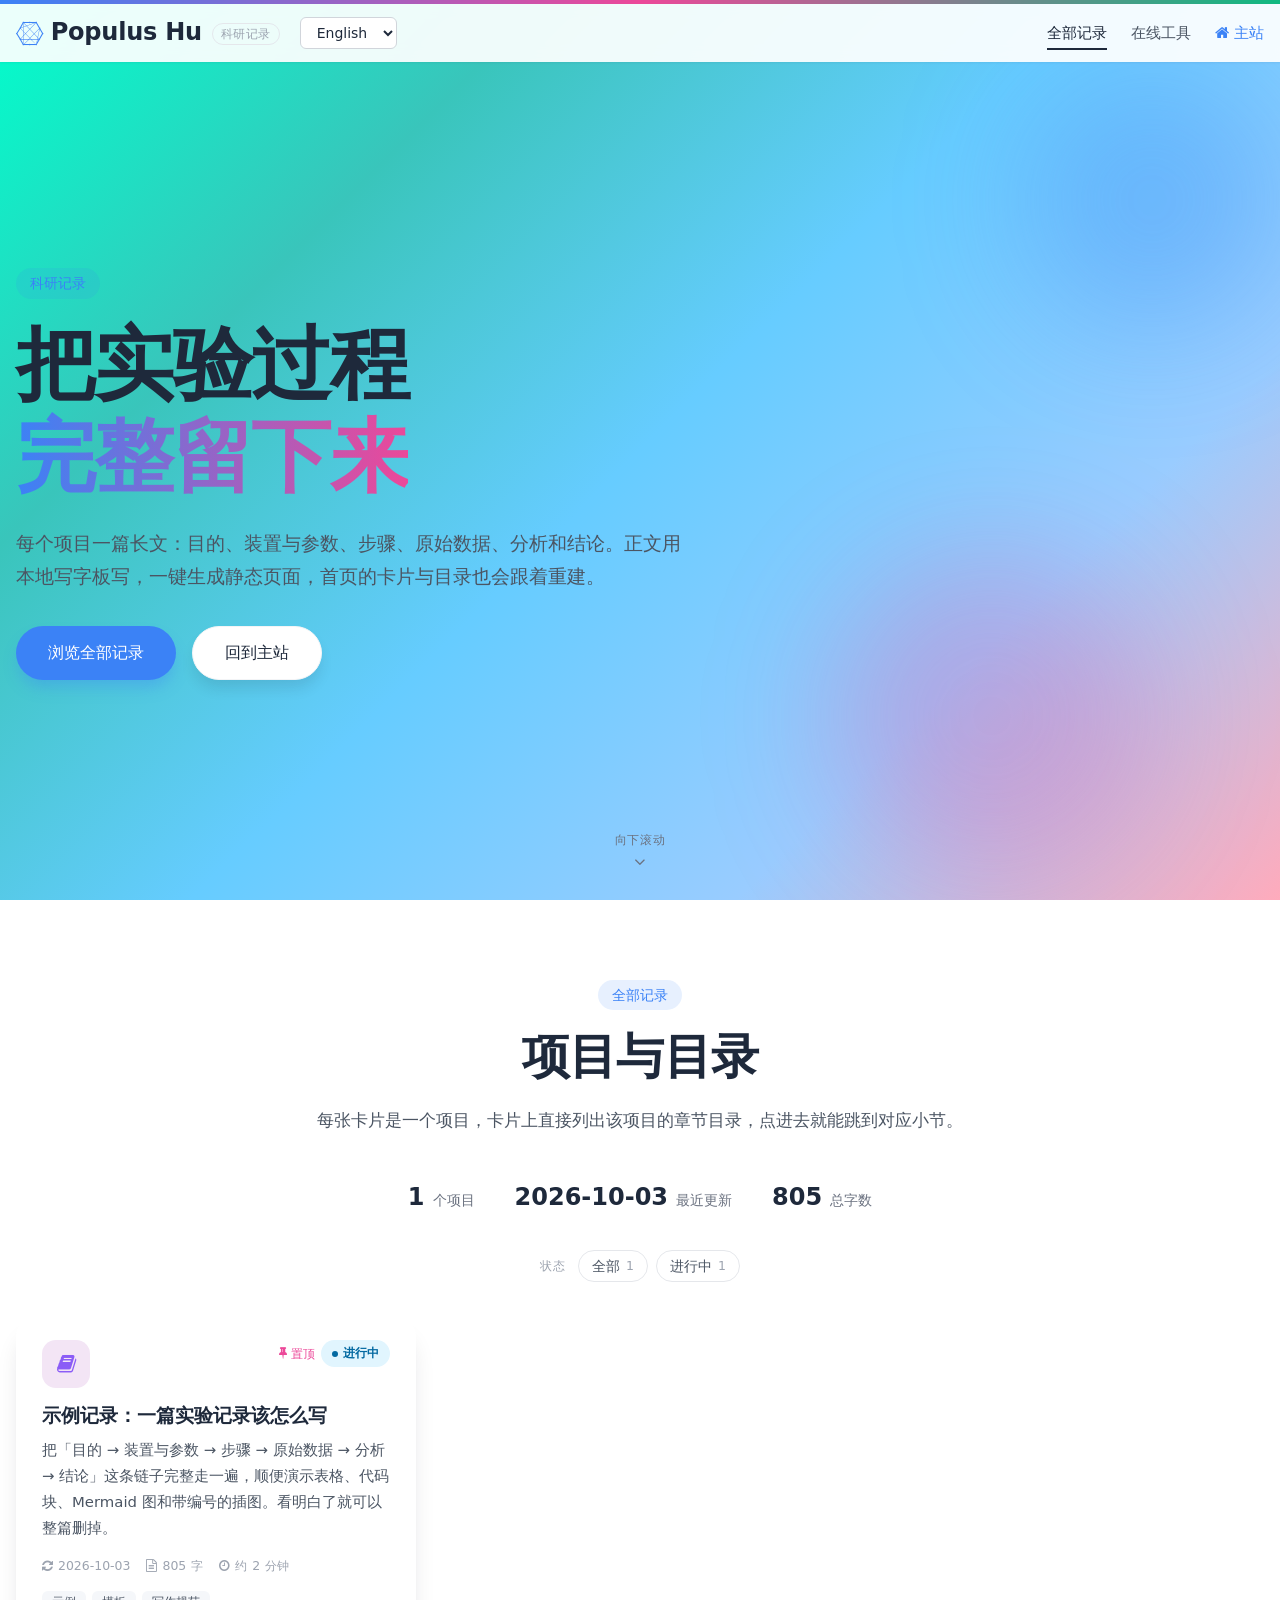
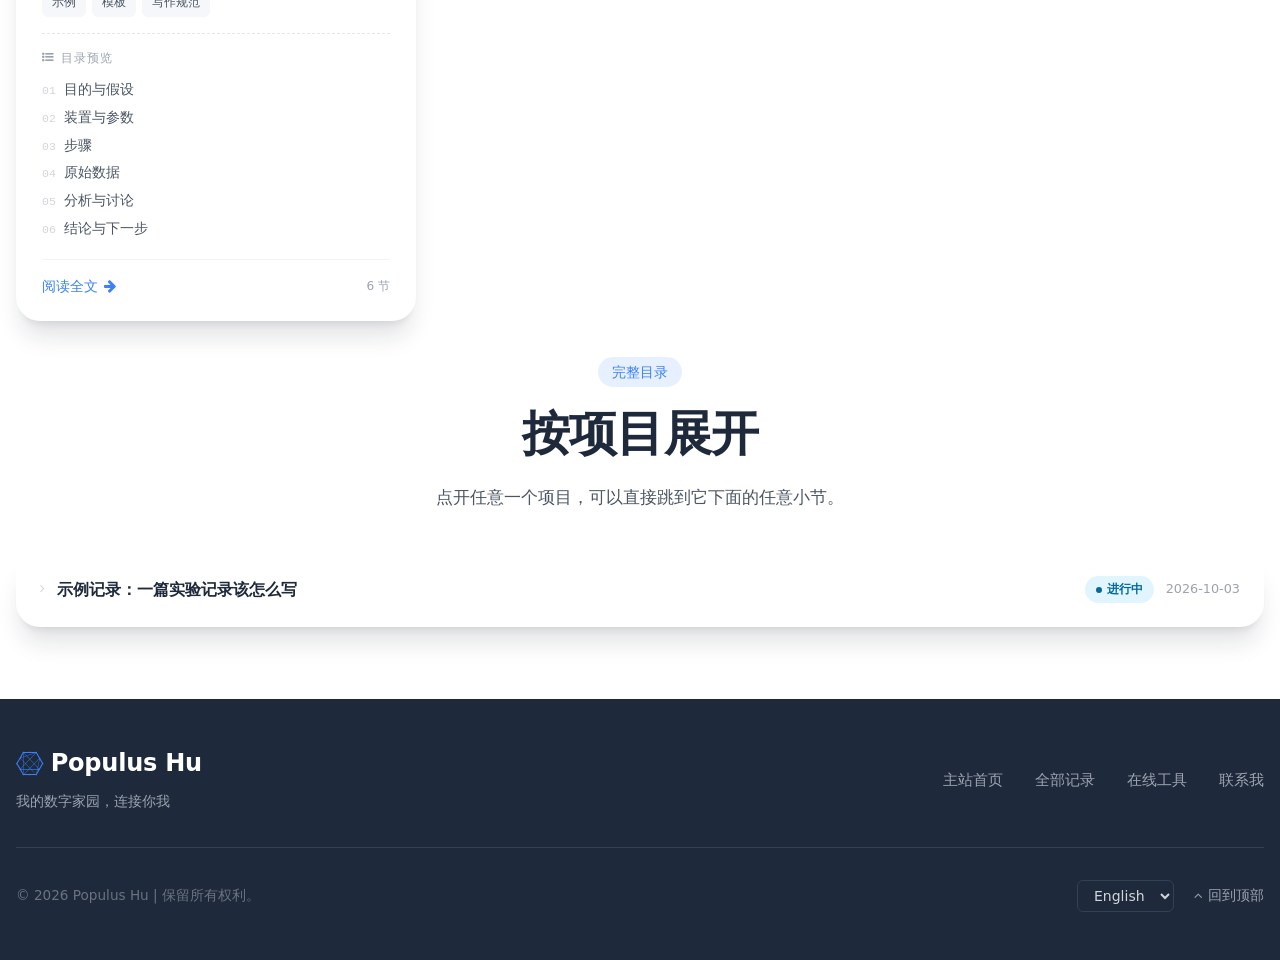
==== commit 44d4982e: "修复首页卡片布局崩坏：卡片不能是 <a>，因为里面还有目录链接 问题   项目卡片整体是 <a>，而卡片里「目录预览」的每一项也是 <a>。   <a> 套 <a> 是非法嵌套，浏览器按 HTML 规" ====
--- a/index.html
+++ b/index.html
@@ -89,7 +89,7 @@
 
     <div class="grid cols-3" id="record-grid">
 
-      <a class="card card-hover rec-card" href="/example-record/" data-status="active">
+      <article class="card card-hover rec-card" data-status="active">
         <div class="rec-top">
           <div class="rec-icon bg-lav"><i class="fa fa-book"></i></div>
           <div class="rec-flags">
@@ -97,7 +97,7 @@
             <span class="status status-active" data-i18n="status-active">进行中</span>
           </div>
         </div>
-        <h3>示例记录：一篇实验记录该怎么写</h3>
+        <h3><a class="card-link" href="/example-record/">示例记录：一篇实验记录该怎么写</a></h3>
         <p class="rec-summary">把「目的 → 装置与参数 → 步骤 → 原始数据 → 分析 → 结论」这条链子完整走一遍，顺便演示表格、代码块、Mermaid 图和带编号的插图。看明白了就可以整篇删掉。</p>
         <div class="rec-meta">
           <span><i class="fa fa-refresh"></i> 2026-10-03</span>
@@ -120,10 +120,10 @@
           </ol>
         </div>
         <div class="rec-foot">
-          <span class="go"><span data-i18n="card-read">阅读全文</span> <i class="fa fa-arrow-right"></i></span>
+          <a class="go" href="/example-record/"><span data-i18n="card-read">阅读全文</span> <i class="fa fa-arrow-right"></i></a>
           <span class="words">6 <span data-i18n="unit-sections">节</span></span>
         </div>
-      </a>
+      </article>
 
     </div>
     <div class="notice notice-info mt-md hidden" id="filter-empty"><i class="fa fa-filter"></i><div data-i18n="filter-empty">没有符合这个状态的项目。</div></div>
--- a/assets/research.css
+++ b/assets/research.css
@@ -397,12 +397,26 @@
 /* ── 项目卡片 ───────────────────────────────────────────────────────────────
    一张卡片 = 一个项目页面，上面直接带「目录预览」：
    把该项目正文里的二级标题列出来，点一下直达对应小节。
+
+   ⚠ 整张卡片**不能**做成 <a>。卡片里本来就有「目录预览」的一组链接，
+      <a> 套 <a> 是非法嵌套，浏览器解析时会把外层 <a> 强行闭合，
+      卡片的后半截（目录 + 阅读全文）就散成了栅格里的独立网格项，布局整个崩。
+      这里改成 <article>，再用标题链接的 ::after 铺一层覆盖全卡的透明层，
+      「点哪儿都能进详情」的效果不变；目录里的链接压在覆盖层之上，照样能点。
    ──────────────────────────────────────────────────────────────────────── */
 .rec-card {
   display: flex; flex-direction: column;
   padding: 26px 26px 22px; height: 100%;
+  position: relative; cursor: pointer;
 }
 .rec-card.is-hidden { display: none; }
+
+/* 铺满整卡的点击层 */
+.rec-card .card-link { color: inherit; }
+.rec-card .card-link::after { content: ''; position: absolute; inset: 0; z-index: 1; }
+/* 目录与「阅读全文」必须盖在点击层上面，否则点不到 */
+.rec-card .rec-toc a,
+.rec-card .rec-foot .go { position: relative; z-index: 2; }
 
 .rec-top { display: flex; align-items: flex-start; justify-content: space-between; gap: 12px; }
 .rec-icon {
@@ -568,6 +582,8 @@
   color: var(--gray-400); font-size: .72rem; letter-spacing: .1em;
   display: flex; align-items: center; gap: 6px;
 }
+/* 桌面端目录是常驻展开的，折叠箭头没有意义 —— 只在窄屏（可以点开收起）显示 */
+.doc-toc .toc-title .caret { display: none; }
 .doc-toc ul { list-style: none; padding: 0; margin: 0; }
 .doc-toc li { margin: 0; }
 .doc-toc a {
@@ -592,7 +608,8 @@
   .doc-aside { position: static; margin-bottom: 24px; }
   .doc-toc { max-height: none; padding: 8px 0; }
   .doc-toc .toc-title { cursor: pointer; padding: 12px 18px; margin: 0; border-bottom: 0; }
-  .doc-toc .toc-title .caret { transition: transform .2s; }
+  /* 窄屏这里才需要「点我展开」的箭头 */
+  .doc-toc .toc-title .caret { display: inline; transition: transform .2s; }
   .doc-toc.is-open .toc-title .caret { transform: rotate(90deg); }
   .doc-toc ul { display: none; padding-bottom: 8px; }
   .doc-toc.is-open ul { display: block; }
